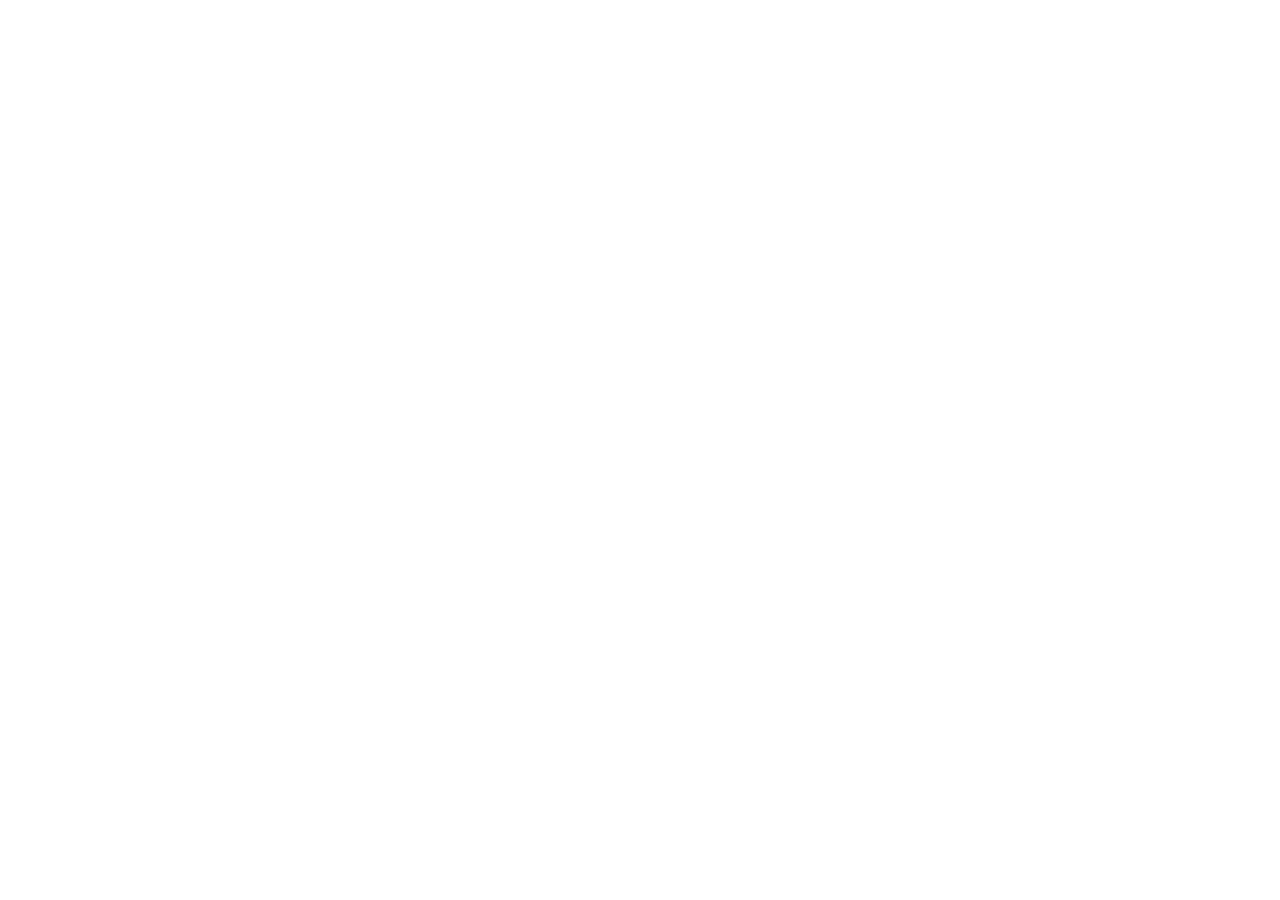
==== index.html @ 934e76cc "Début de la maquette html/css" ====
<!DOCTYPE html>
<html lang="fr">
<head>
    <meta charset="UTF-8">
    <meta name="viewport" content="width=device-width, initial-scale=1.0">
    <title>Exclu Voyages - Club de voyages exclusifs</title>
    <link rel="stylesheet" href="css/style.css">
    <link rel="preconnect" href="https://fonts.googleapis.com">
    <link rel="preconnect" href="https://fonts.gstatic.com" crossorigin>
    <link href="https://fonts.googleapis.com/css2?family=Poppins:wght@300;400;500;600;700&family=Playfair+Display:wght@400;700&display=swap" rel="stylesheet">
</head>
<body>
    <!-- Header -->
    <header class="header">       
    </header>

    <!-- Hero Section -->
    <section class="hero">    
    </section>

    <!-- Featured Destinations -->
    <section class="destinations">
     
    </section>

    <!-- Categories Section -->
    <section class="categories">     
    </section>


    <!-- Footer -->
    <footer class="footer">   
    </footer>

</body>
</html>
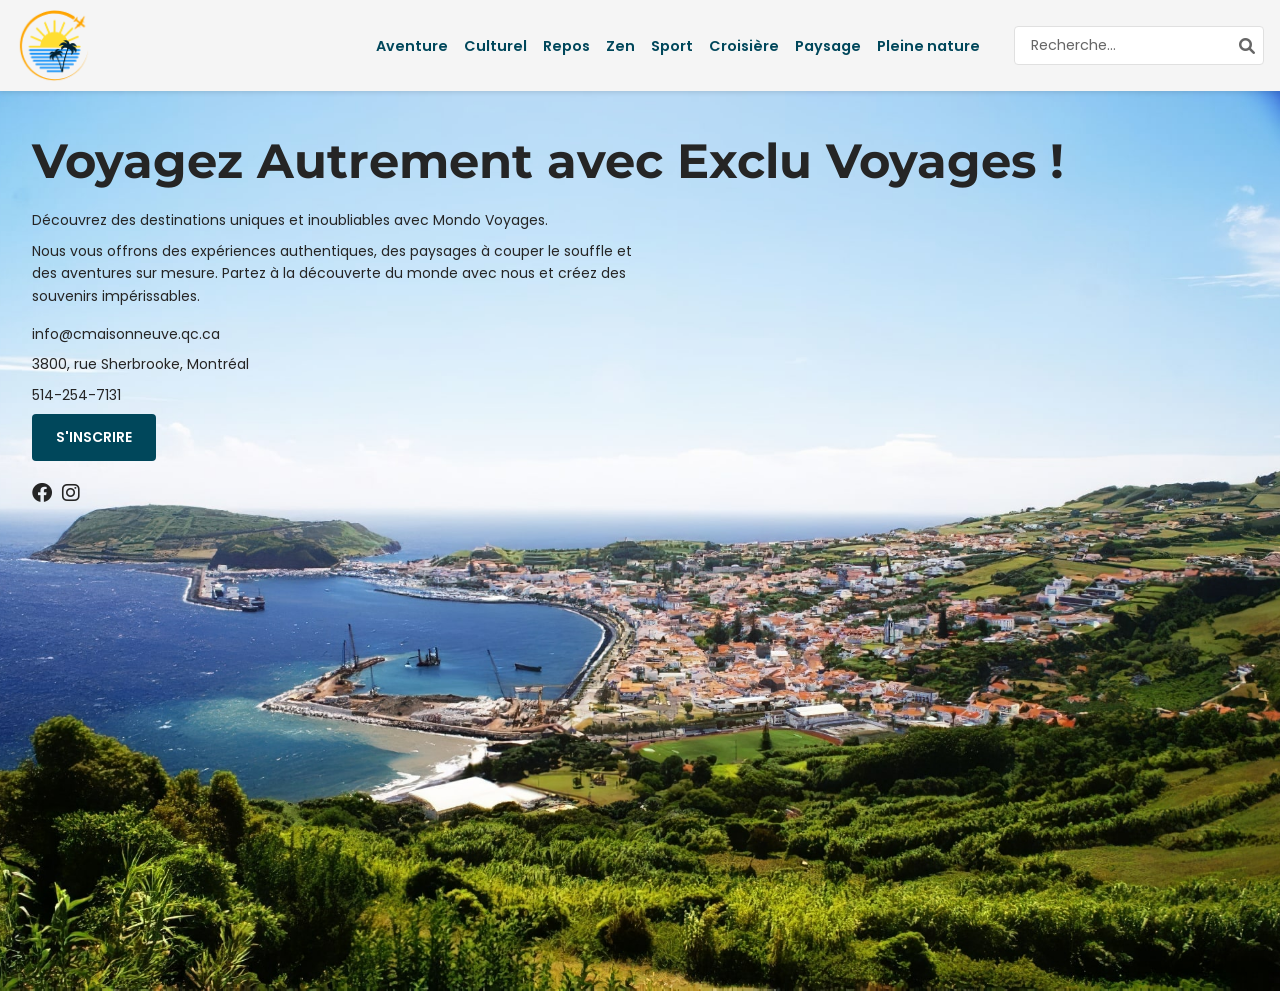
==== commit 48877dd2: "L'ajout du header et la section hero dans le prototype" ====
--- a/index.html
+++ b/index.html
@@ -5,32 +5,71 @@
     <meta name="viewport" content="width=device-width, initial-scale=1.0">
     <title>Exclu Voyages - Club de voyages exclusifs</title>
     <link rel="stylesheet" href="css/style.css">
+    <link href="https://cdnjs.cloudflare.com/ajax/libs/font-awesome/6.0.0-beta3/css/all.min.css" rel="stylesheet">
+
+    <!-- Font Google -->
     <link rel="preconnect" href="https://fonts.googleapis.com">
     <link rel="preconnect" href="https://fonts.gstatic.com" crossorigin>
-    <link href="https://fonts.googleapis.com/css2?family=Poppins:wght@300;400;500;600;700&family=Playfair+Display:wght@400;700&display=swap" rel="stylesheet">
+    <link href="https://fonts.googleapis.com/css2?family=Montserrat:ital,wght@0,100..900;1,100..900&family=Poppins:ital,wght@0,100;0,200;0,300;0,400;0,500;0,600;0,700;0,800;0,900;1,100;1,200;1,300;1,400;1,500;1,600;1,700;1,800;1,900&display=swap" rel="stylesheet">
 </head>
 <body>
     <!-- Header -->
-    <header class="header">       
+    <header class="header">
+        <div class="header__contenu">
+            <div class="header__logo">
+                <a href="#" class="header__logo-lien">
+                    <img src="images/logo.png" alt="Exclu Voyages" class="header__logo-image">
+                </a>
+            </div>
+    
+            <input type="checkbox" id="menu-mobile-toggle">
+            <label for="menu-mobile-toggle" class="header__menu-toggle"></label>
+    
+            <div class="header__navigation">
+                <nav class="header__navigation-nav">
+                    <ul class="header__menu">
+                        <li class="header__menu-element"><a href="#" class="header__menu-lien">Aventure</a></li>
+                        <li class="header__menu-element"><a href="#" class="header__menu-lien">Culturel</a></li>
+                        <li class="header__menu-element"><a href="#" class="header__menu-lien">Repos</a></li>
+                        <li class="header__menu-element"><a href="#" class="header__menu-lien">Zen</a></li>
+                        <li class="header__menu-element"><a href="#" class="header__menu-lien">Sport</a></li>
+                        <li class="header__menu-element"><a href="#" class="header__menu-lien">Croisière</a></li>
+                        <li class="header__menu-element"><a href="#" class="header__menu-lien">Paysage</a></li>
+                        <li class="header__menu-element"><a href="#" class="header__menu-lien">Pleine nature</a></li>
+                    </ul>
+                </nav>
+                <div class="header__recherche recherche">
+                    <form class="recherche__form">
+                        <div class="recherche__champ">
+                            <input type="text" class="recherche__input" aria-label="Recherche" placeholder="Recherche...">
+                            <i class="fas fa-search recherche__icon"></i>
+                        </div>
+                    </form>
+                </div>
+            </div>
+        </div>
     </header>
 
     <!-- Hero Section -->
-    <section class="hero">    
+    <section class="hero">
+        <div class="hero__contenu">
+            <h1 class="hero__titre">Voyagez Autrement avec Exclu Voyages !</h1>
+            <div class="hero__description">
+                <p class="hero__texte">Découvrez des destinations uniques et inoubliables avec Mondo Voyages.</p>
+                <p class="hero__texte">Nous vous offrons des expériences authentiques, des paysages à couper le souffle et des aventures sur mesure. Partez à la découverte du monde avec nous et créez des souvenirs impérissables.</p>
+            </div>
+            <div class="hero__contact">
+                <p class="hero__contact-info">info@cmaisonneuve.qc.ca</p>
+                <p class="hero__contact-info">3800, rue Sherbrooke, Montréal</p>
+                <p class="hero__contact-info">514-254-7131</p>
+                <a href="#" class="hero__inscrire-btn">S'INSCRIRE</a>
+                <div class="hero__social">
+                    <a href="#" class="hero__social-lien"><i class="fab fa-facebook"></i></a>
+                    <a href="#" class="hero__social-lien"><i class="fab fa-instagram"></i></a>
+                </div>
+            </div>
+        </div>
     </section>
-
-    <!-- Featured Destinations -->
-    <section class="destinations">
-     
-    </section>
-
-    <!-- Categories Section -->
-    <section class="categories">     
-    </section>
-
-
-    <!-- Footer -->
-    <footer class="footer">   
-    </footer>
 
 </body>
 </html>
--- a/css/style.css
+++ b/css/style.css
@@ -0,0 +1,293 @@
+@charset "UTF-8";
+/*
+Theme Name: theme-33w
+Theme URI: https://referenced.ca
+Author: Meriem El kouarir
+Author URI: https://github.com/Meriem-ELK
+Description: Thème de base développer dans le cadre du cours de Worpress
+Version: 1.0
+Tested up to: 6.2
+Requires PHP: 7.0
+License: GNU General Public License v2 or later
+License URI: http://www.gnu.org/licenses/gpl-2.0.html
+Text Domain: theme-33w
+*/
+/* Importation de feuille de style du thème */
+/* Variables */
+/* Base */
+h1, h2, h3, h4, h5, h6 {
+  font-family: "Montserrat", sans-serif;
+  font-weight: 700;
+  margin-bottom: 0.2em;
+  color: #252525;
+}
+
+h1 {
+  font-size: clamp(2rem, 5vw, 3rem);
+}
+
+h2 {
+  font-size: clamp(1rem, 4vw, 2rem);
+}
+
+h3 {
+  font-size: clamp(0.5rem, 3vw, 1rem);
+}
+
+/* Layout */
+*, *::before, *::after {
+  box-sizing: border-box;
+  margin: 0;
+  padding: 0;
+}
+
+html {
+  font-size: 16px;
+}
+
+body {
+  font-family: "Poppins", sans-serif;
+  line-height: 1.6;
+  color: #252525;
+  background-color: #FFFFFF;
+}
+
+img {
+  max-width: 100%;
+  display: block;
+}
+
+a {
+  text-decoration: none;
+  color: inherit;
+}
+
+ul, ol {
+  list-style: none;
+}
+
+button, input, select, textarea {
+  font-family: inherit;
+  font-size: 1rem;
+}
+
+button {
+  cursor: pointer;
+  border: none;
+  background: none;
+}
+
+[id=menu-mobile-toggle] {
+  display: none;
+}
+
+.header {
+  background-color: #F5F5F5;
+  box-shadow: 0 2px 4px rgba(0, 0, 0, 0.1);
+  position: sticky;
+  top: 0;
+  z-index: 10;
+}
+.header__contenu {
+  display: flex;
+  justify-content: space-between;
+  align-items: center;
+  padding: 0.5rem 1rem;
+  margin: 0 auto;
+}
+.header__logo-image {
+  height: 75px;
+  width: auto;
+}
+.header__navigation {
+  display: flex;
+  align-items: center;
+  gap: 10px;
+}
+@media (max-width: 1100px) {
+  .header__navigation {
+    flex-direction: column;
+    align-items: flex-end;
+  }
+}
+@media (max-width: 768px) {
+  .header__navigation-nav {
+    display: none;
+  }
+}
+.header__menu {
+  display: flex;
+  flex-wrap: nowrap;
+  justify-content: center;
+}
+@media (max-width: 768px) {
+  .header__menu {
+    flex-direction: column;
+    align-items: center;
+  }
+}
+.header__menu-element {
+  margin: 0 0.3rem;
+}
+.header__menu-element:hover {
+  color: #3EBFAB;
+}
+.header__menu-lien {
+  font-size: 0.9rem;
+  font-weight: 600;
+  padding: 0.2rem;
+  color: #00475B;
+  transition: color 0.3s ease;
+}
+.header__menu-lien:hover {
+  color: #3EBFAB;
+}
+@media (max-width: 768px) {
+  .header__menu-lien {
+    display: block;
+    padding: 1rem;
+  }
+}
+.header__recherche {
+  flex: 0 0 auto;
+  margin-left: 1rem;
+}
+@media (max-width: 992px) {
+  .header__recherche {
+    margin-left: auto;
+  }
+}
+@media (max-width: 768px) {
+  .header__recherche {
+    display: none;
+  }
+}
+.header__menu-toggle {
+  display: none;
+}
+@media (max-width: 768px) {
+  .header__menu-toggle {
+    display: block;
+  }
+  .header__menu-toggle::before {
+    font-family: "Font Awesome 6 Free";
+    font-weight: 900;
+    content: "\f0c9";
+    font-size: 1.5rem;
+    color: #00475B;
+    position: absolute;
+    right: 15px;
+    top: 50%;
+    transform: translateY(-50%);
+    cursor: pointer;
+  }
+}
+
+[id=menu-mobile-toggle]:checked ~ .header__menu-toggle::before {
+  font-family: "Font Awesome 6 Free";
+  font-weight: 900;
+  content: "\f00d";
+  color: #3EBFAB;
+}
+[id=menu-mobile-toggle]:checked ~ .header__navigation .header__navigation-nav {
+  display: block;
+  position: fixed;
+  top: 90px;
+  left: 0;
+  width: 100%;
+  height: calc(100vh - 90px);
+  background-color: #FFFFFF;
+  z-index: 1;
+  padding: 1rem;
+  overflow-y: auto;
+}
+
+.hero {
+  position: relative;
+  height: 80vh;
+  min-height: 900px;
+  display: flex;
+  flex-direction: column;
+  justify-content: space-between;
+  background-image: url(../images/acores.jpg);
+  background-position: center;
+  background-size: cover;
+}
+.hero__contenu {
+  padding: 2rem;
+  color: #252525;
+  max-width: 100%;
+  font-size: 14px;
+}
+.hero__description {
+  max-width: 600px;
+  margin-bottom: 1rem;
+}
+.hero__texte {
+  margin-bottom: 0.5rem;
+}
+.hero__contact {
+  display: flex;
+  flex-direction: column;
+  flex-wrap: wrap;
+  margin-bottom: 2rem;
+}
+.hero__contact-info {
+  margin-bottom: 0.5rem;
+}
+.hero__inscrire-btn {
+  padding: 0.75rem 1.5rem;
+  background-color: #00475B;
+  color: #FFFFFF;
+  font-weight: 600;
+  border-radius: 4px;
+  margin-bottom: 1rem;
+  max-width: fit-content;
+}
+.hero__inscrire-btn:hover {
+  background-color: #3EBFAB;
+}
+.hero__social {
+  display: flex;
+  align-items: center;
+  gap: 10px;
+  font-size: 20px;
+}
+.hero__social-lien:hover {
+  color: #3EBFAB;
+}
+
+/* composants */
+.recherche__form {
+  display: flex;
+  align-items: center;
+}
+.recherche__champ {
+  display: flex;
+  align-items: center;
+  border: 1px solid #E0E0E0;
+  border-radius: 4px;
+  background-color: #FFFFFF;
+  width: 100%;
+  max-width: 250px;
+}
+.recherche__champ:hover .fas {
+  color: #3EBFAB;
+}
+.recherche__icon {
+  color: #666;
+  margin-right: 8px;
+  flex-shrink: 0;
+  cursor: pointer;
+}
+.recherche__input {
+  padding: 0.5rem 1rem;
+  border: none;
+  outline: none;
+  font-size: 0.9rem;
+  background: transparent;
+  min-width: 0;
+}
+.recherche__input::placeholder {
+  color: #666666;
+}/*# sourceMappingURL=style.css.map */
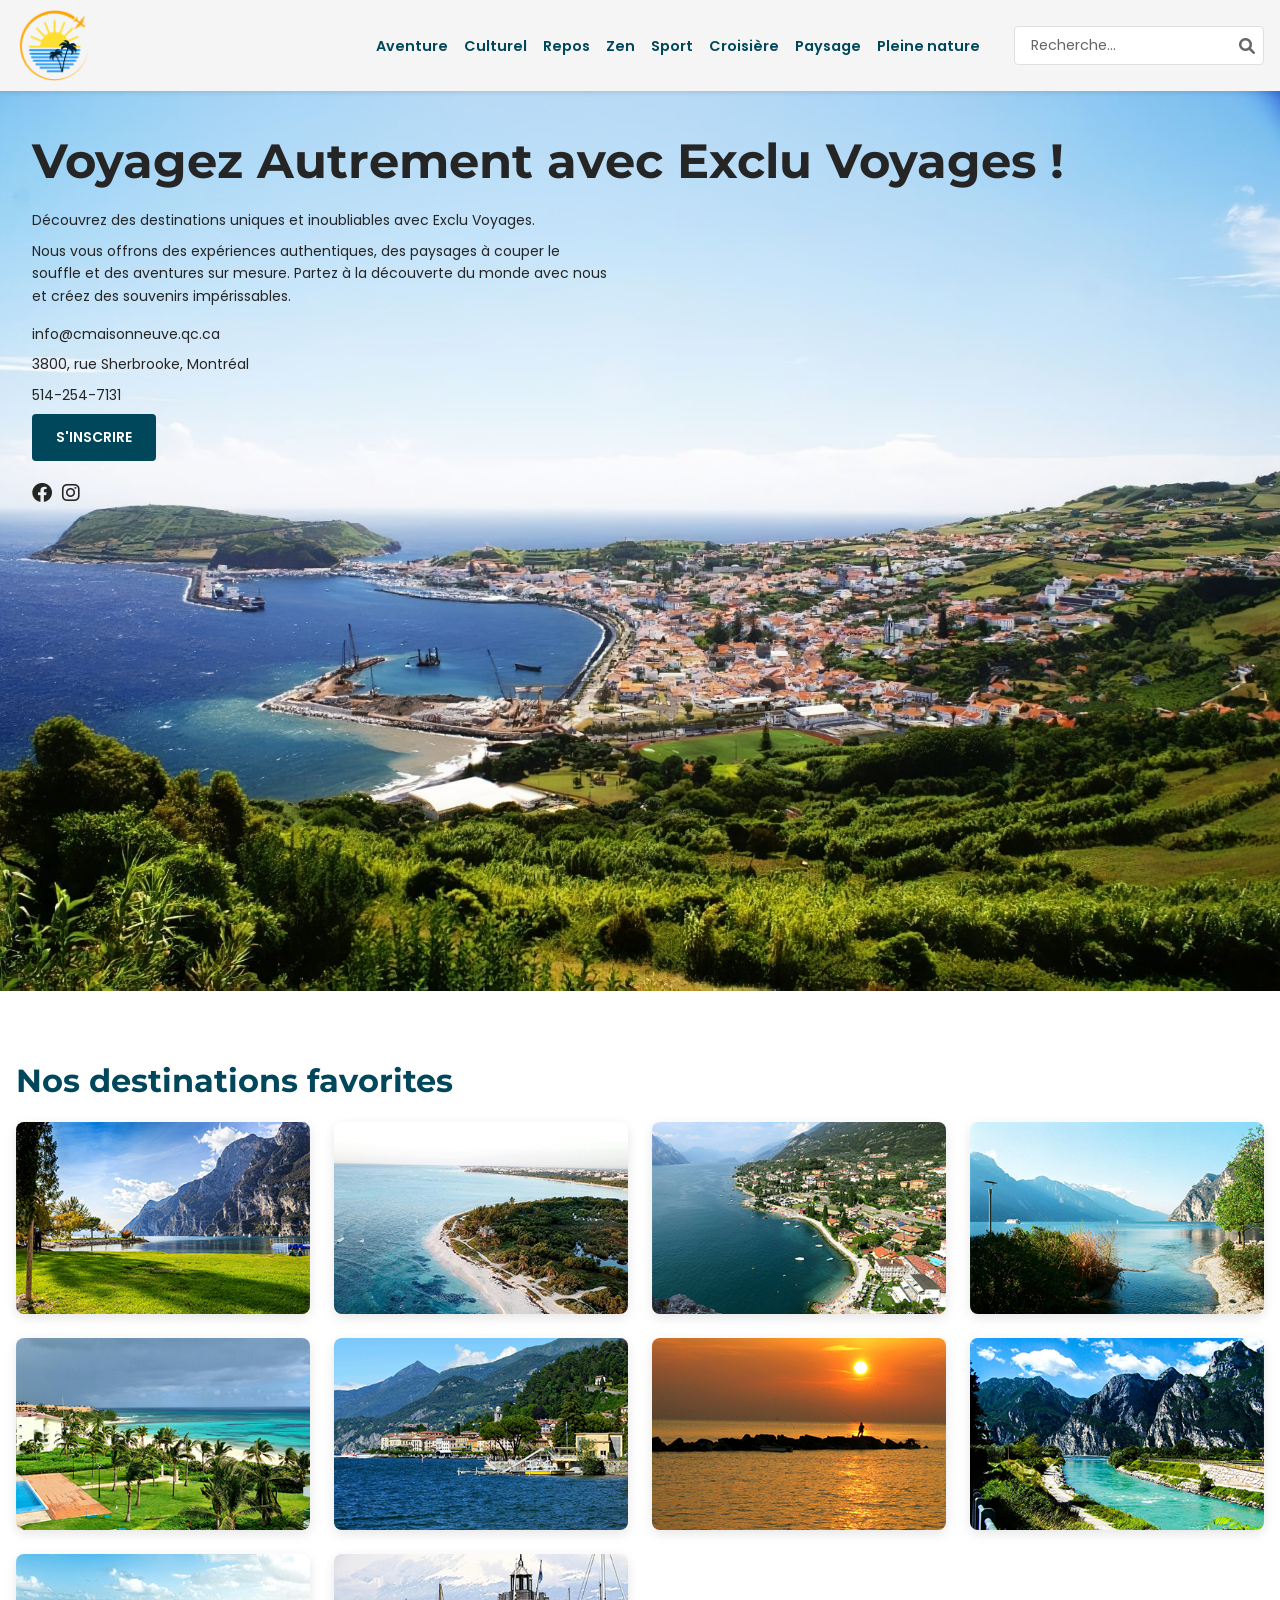
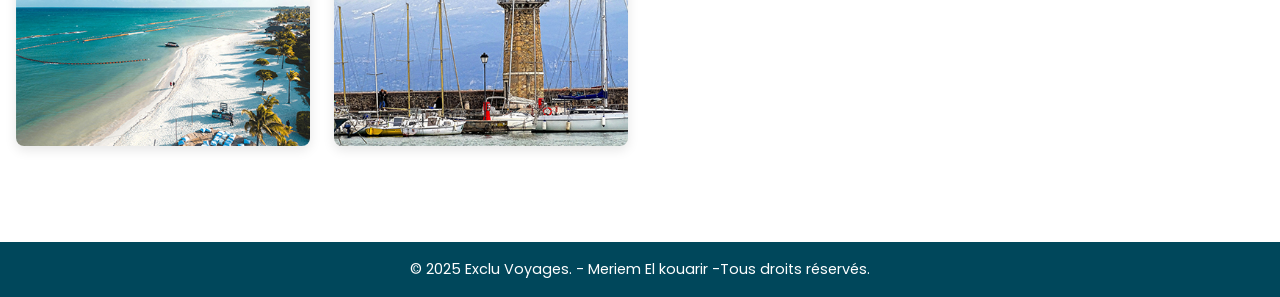
==== commit 10339538: "L'ajout de galerie et le footer" ====
--- a/index.html
+++ b/index.html
@@ -55,7 +55,7 @@
         <div class="hero__contenu">
             <h1 class="hero__titre">Voyagez Autrement avec Exclu Voyages !</h1>
             <div class="hero__description">
-                <p class="hero__texte">Découvrez des destinations uniques et inoubliables avec Mondo Voyages.</p>
+                <p class="hero__texte">Découvrez des destinations uniques et inoubliables avec Exclu Voyages.</p>
                 <p class="hero__texte">Nous vous offrons des expériences authentiques, des paysages à couper le souffle et des aventures sur mesure. Partez à la découverte du monde avec nous et créez des souvenirs impérissables.</p>
             </div>
             <div class="hero__contact">
@@ -71,5 +71,49 @@
         </div>
     </section>
 
+    <!-- Hero Galerie -->
+    <section class="galerie">
+        <h2 class="galerie__titre">Nos destinations favorites</h2>
+        <div class="galerie__grid">
+            <div class="galerie__element">
+                <img src="images/galerie/galerie1.jpg" alt="destination1" class="galerie__image">
+            </div>
+            <div class="galerie__element">
+                <img src="images/galerie/galerie2.jpg" alt="destination2" class="galerie__image">
+            </div>
+            <div class="galerie__element">
+                <img src="images/galerie/galerie3.jpg" alt="destination3" class="galerie__image">
+            </div>
+            <div class="galerie__element">
+                <img src="images/galerie/galerie4.jpg" alt="destination4" class="galerie__image">
+            </div>
+            <div class="galerie__element">
+                <img src="images/galerie/galerie5.jpg" alt="destination5" class="galerie__image">
+            </div>
+            <div class="galerie__element">
+                <img src="images/galerie/galerie6.jpg" alt="destination6" class="galerie__image">
+            </div>
+            <div class="galerie__element">
+                <img src="images/galerie/galerie7.jpg" alt="destination7" class="galerie__image">
+            </div>
+            <div class="galerie__element">
+                <img src="images/galerie/galerie8.jpg" alt="destination8" class="galerie__image">
+            </div>
+            <div class="galerie__element">
+                <img src="images/galerie/galerie9.jpg" alt="destination9" class="galerie__image">
+            </div>
+            <div class="galerie__element">
+                <img src="images/galerie/galerie10.jpg" alt="destination10" class="galerie__image">
+            </div>
+        </div>
+    </section>
+
+    <!-- Footer -->
+    <footer class="footer">
+        <div class="footer__contenu">
+            <p class="footer__copyright">&copy; 2025 Exclu Voyages. - Meriem El kouarir -Tous droits réservés.</p>
+        </div>
+    </footer>
+
 </body>
 </html>
--- a/css/style.css
+++ b/css/style.css
@@ -220,7 +220,7 @@
   font-size: 14px;
 }
 .hero__description {
-  max-width: 600px;
+  max-width: 580px;
   margin-bottom: 1rem;
 }
 .hero__texte {
@@ -257,6 +257,52 @@
   color: #3EBFAB;
 }
 
+.galerie {
+  padding: 4rem 1rem;
+  margin: 0 auto;
+}
+.galerie__titre {
+  margin-bottom: 1rem;
+  color: #00475B;
+}
+.galerie__grid {
+  display: grid;
+  grid-template-columns: repeat(auto-fill, minmax(250px, 1fr));
+  gap: 1.5rem;
+}
+.galerie__element {
+  border-radius: 8px;
+  overflow: hidden;
+  box-shadow: 0 4px 12px rgba(0, 0, 0, 0.1);
+  transition: transform 0.3s ease;
+}
+.galerie__element:hover {
+  transform: translateY(-5px);
+}
+.galerie__image {
+  height: 12rem;
+  min-width: 100%;
+  transition: transform 0.3s ease, box-shadow 0.3s ease;
+  object-fit: cover;
+  object-position: center;
+}
+
+.footer {
+  background-color: #00475B;
+  color: #FFFFFF;
+  padding: 1rem 0;
+  margin-top: 2rem;
+}
+.footer__contenu {
+  max-width: 1200px;
+  margin: 0 auto;
+  padding: 0 1rem;
+  text-align: center;
+}
+.footer__copyright {
+  font-size: 0.9rem;
+}
+
 /* composants */
 .recherche__form {
   display: flex;
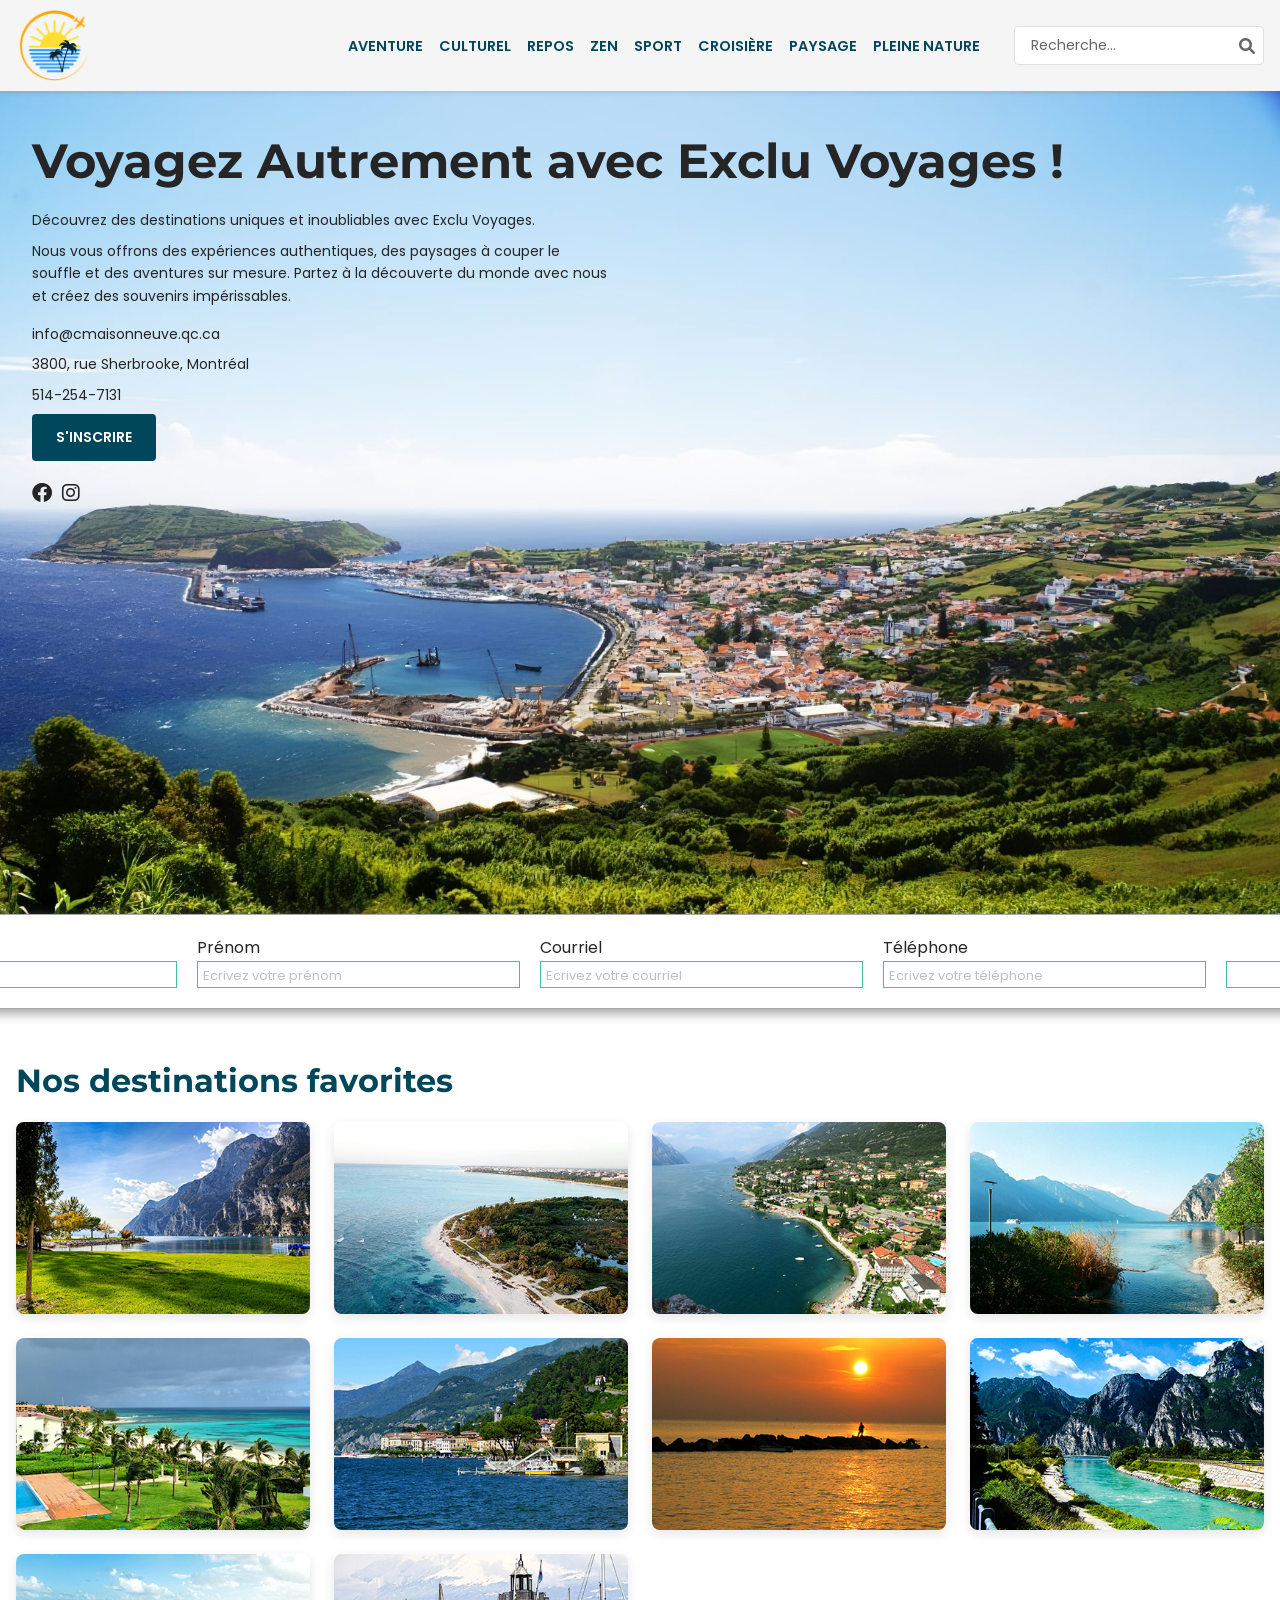
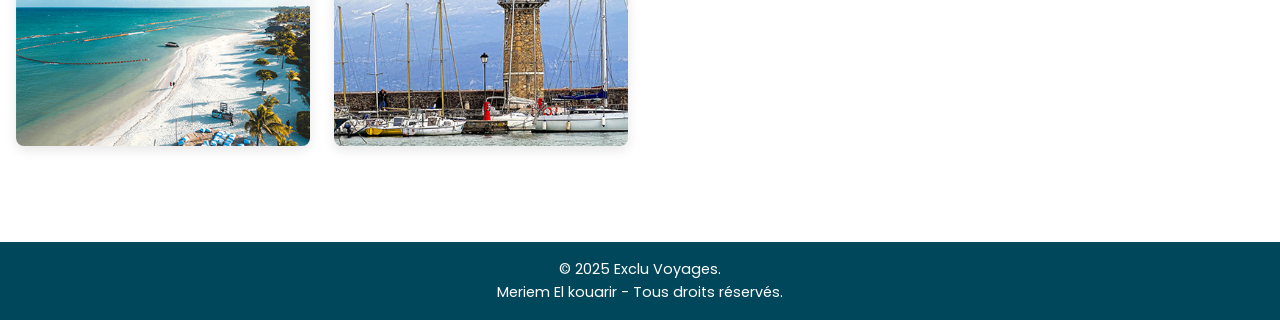
==== commit a2c769fc: "Ajouter la formulaire d'inscription" ====
--- a/index.html
+++ b/index.html
@@ -3,7 +3,9 @@
 <head>
     <meta charset="UTF-8">
     <meta name="viewport" content="width=device-width, initial-scale=1.0">
-    <title>Exclu Voyages - Club de voyages exclusifs</title>
+    <meta name="description" content="Prototype de la page d'accueil" />
+    <meta name="author" content="Meriem El kouarir" />
+    <title>Exclu Voyages - Prototype de la page d'accueil</title>
     <link rel="stylesheet" href="css/style.css">
     <link href="https://cdnjs.cloudflare.com/ajax/libs/font-awesome/6.0.0-beta3/css/all.min.css" rel="stylesheet">
 
@@ -69,6 +71,29 @@
                 </div>
             </div>
         </div>
+<!-- Formulaire inscription -->
+        <form class="form-inscription" action="">
+            <div class="form-inscription__label-input">
+              <label class="inscription__label" for="nom">Nom</label>
+              <input class="form-inscription__input" id="nom" type="text" placeholder="Ecrivez votre nom">
+            </div>
+            <div class="form-inscription__label-input">
+              <label class="form-inscription__label" for="prenom">Prénom</label>
+              <input class="form-inscription__input" id="prenom" type="text" placeholder="Ecrivez votre prénom">
+            </div>
+            <div class="form-inscription__label-input">
+              <label class="inscription__label" for="courriel">Courriel</label>
+              <input class="form-inscription__input" id="courriel" type="email" placeholder="Ecrivez votre courriel">
+            </div>
+            <div class="form-inscription__label-input">
+              <label class="form-inscription__label" for="telephone">Téléphone</label>
+              <input class="form-inscription__input" id="telephone" type="text" placeholder="Ecrivez votre téléphone">
+            </div>
+            <div class="form-inscription__bouton-contenu">
+              <button class="form-inscription__bouton">S'inscrire</button>
+            </div>
+          </form>
+
     </section>
 
     <!-- Hero Galerie -->
@@ -111,7 +136,7 @@
     <!-- Footer -->
     <footer class="footer">
         <div class="footer__contenu">
-            <p class="footer__copyright">&copy; 2025 Exclu Voyages. - Meriem El kouarir -Tous droits réservés.</p>
+            <p class="footer__copyright">&copy; 2025 Exclu Voyages. <br> Meriem El kouarir - Tous droits réservés.</p>
         </div>
     </footer>
 
--- a/css/style.css
+++ b/css/style.css
@@ -69,6 +69,7 @@
 button, input, select, textarea {
   font-family: inherit;
   font-size: 1rem;
+  outline: none;
 }
 
 button {
@@ -119,6 +120,7 @@
   display: flex;
   flex-wrap: nowrap;
   justify-content: center;
+  text-transform: uppercase;
 }
 @media (max-width: 768px) {
   .header__menu {
@@ -336,4 +338,47 @@
 }
 .recherche__input::placeholder {
   color: #666666;
+}
+
+.form-inscription {
+  display: flex;
+  padding: 20px;
+  gap: 20px;
+  background-color: #FFFFFF;
+  border: solid 1px #aaa;
+  box-shadow: 0 5px 10px 0 #aaa;
+  position: absolute;
+  bottom: -2%;
+  left: 50%;
+  transform: translateX(-50%);
+}
+.form-inscription__label-input {
+  display: flex;
+  flex-direction: column;
+}
+.form-inscription__input {
+  border: 1px solid #3EBFAB;
+  padding-left: 5px;
+}
+.form-inscription__input::placeholder {
+  color: #c0c0c0;
+  font-size: 13px;
+}
+.form-inscription__bouton-contenu {
+  align-content: flex-end;
+}
+.form-inscription__bouton {
+  width: 200px;
+  border: 1px solid #3EBFAB;
+  padding: 0px 10px;
+  text-transform: uppercase;
+}
+.form-inscription__bouton:hover {
+  background-color: #3EBFAB;
+  color: #FFFFFF;
+}
+@media screen and (max-width: 1200px) {
+  .form-inscription {
+    display: none;
+  }
 }/*# sourceMappingURL=style.css.map */
